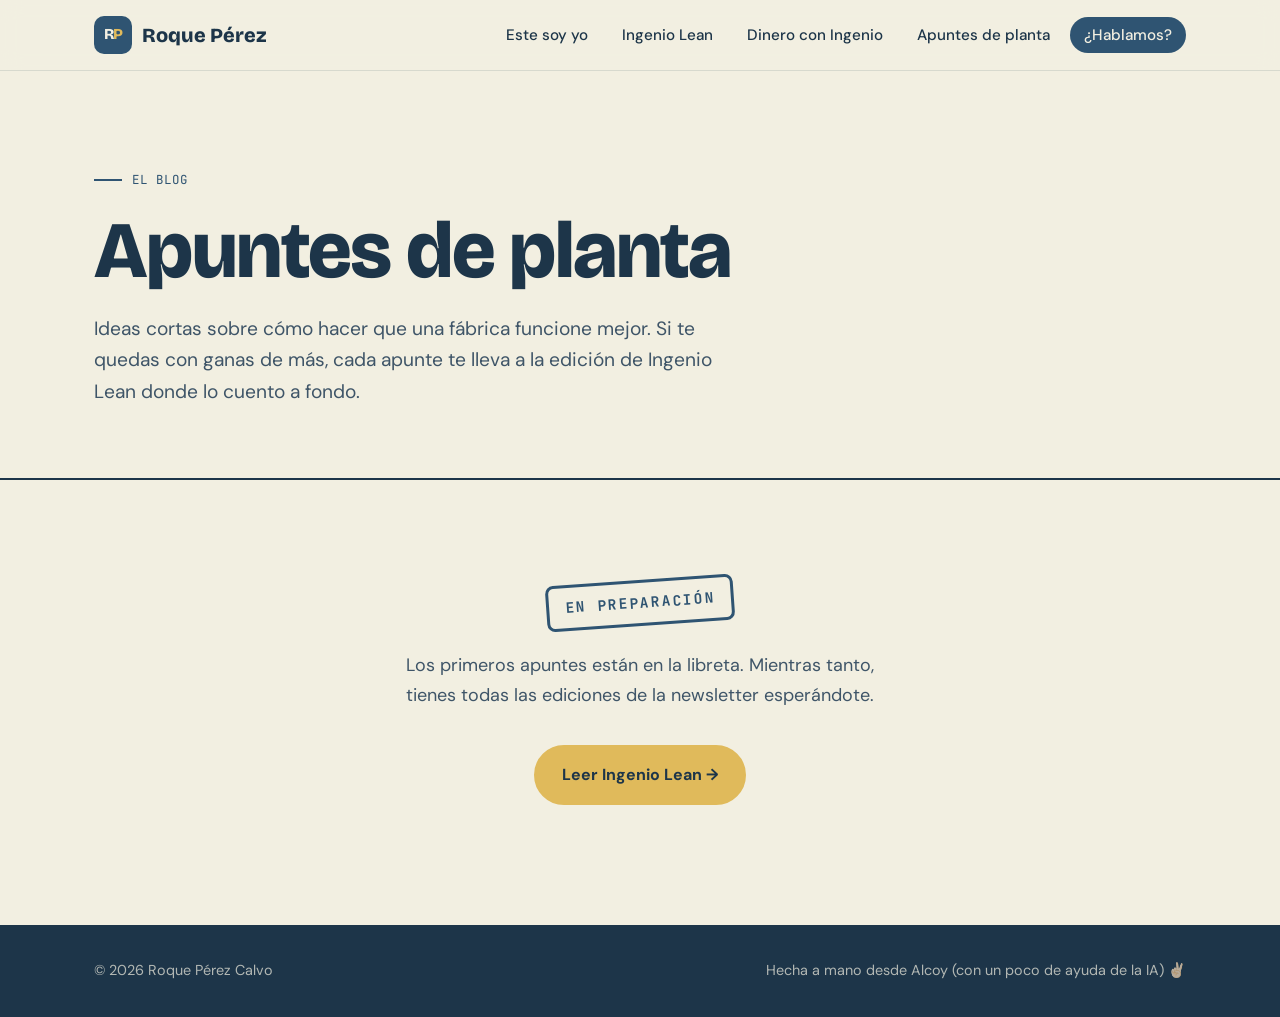
==== apuntes-de-planta/index.html @ f24dedae "Primera versión de la web personal de Roque Co-Authored-By: Claude Opus 5.5 <noreply@anthropic.com>" ====
<!DOCTYPE html>
<html lang="es">
<head>
  <meta charset="UTF-8">
  <meta name="viewport" content="width=device-width, initial-scale=1.0">
  <title>Apuntes de planta · Roque Pérez Calvo</title>
  <meta name="description" content="Apuntes de planta: ideas cortas sobre Lean, mejora continua y cómo hacer que una fábrica funcione mejor. Por Roque Pérez Calvo, autor de la newsletter Ingenio Lean.">
  <meta name="author" content="Roque Pérez Calvo">
  <link rel="canonical" href="https://roqueperez.es/apuntes-de-planta/">
  <link rel="preconnect" href="https://fonts.googleapis.com">
  <link rel="preconnect" href="https://fonts.gstatic.com" crossorigin>
  <link href="https://fonts.googleapis.com/css2?family=Bricolage+Grotesque:opsz,wght@12..96,500;12..96,600;12..96,700;12..96,800&family=DM+Sans:ital,wght@0,400;0,500;0,700;1,400&family=JetBrains+Mono:wght@400;500;700&display=swap" rel="stylesheet">
  <link rel="stylesheet" href="../estilos.css">
</head>
<body>

  <header class="cabecera">
    <div class="contenedor">
      <a href="../index.html" class="logo"><span class="logo-marca">R<span>P</span></span>Roque Pérez</a>
      <button class="boton-menu" aria-label="Abrir menú" aria-expanded="false"><span></span><span></span><span></span></button>
      <ul class="menu">
        <li><a href="../index.html#este-soy-yo">Este soy yo</a></li>
        <li><a href="../index.html#ingenio-lean">Ingenio Lean</a></li>
        <li><a href="../index.html#dinero-con-ingenio">Dinero con Ingenio</a></li>
        <li><a href="index.html">Apuntes de planta</a></li>
        <li><a href="../index.html#contacto" class="menu-destacado">¿Hablamos?</a></li>
      </ul>
    </div>
  </header>

  <main>
    <section class="blog-portada">
      <div class="contenedor">
        <p class="etiqueta" data-texto="blog.etiqueta">El blog</p>
        <h1 data-texto="blog.titulo">Apuntes de planta</h1>
        <p class="entradilla" data-texto="blog.intro">Ideas cortas sobre cómo hacer que una fábrica funcione mejor. Si te quedas con ganas de más, cada apunte te lleva a la edición de Ingenio Lean donde lo cuento a fondo.</p>
      </div>
    </section>

    <section class="blog-vacio">
      <div class="contenedor">
        <span class="sello" data-texto="blog.sello">En preparación</span>
        <p data-texto="blog.texto-vacio">Los primeros apuntes están en la libreta. Mientras tanto, tienes todas las ediciones de la newsletter esperándote.</p>
        <div class="botones" style="justify-content: center;">
          <a href="https://ingeniolean.substack.com" class="boton boton-principal" target="_blank" rel="noopener" data-texto="blog.boton">Leer Ingenio Lean →</a>
        </div>
      </div>
    </section>
  </main>

  <footer class="pie">
    <div class="contenedor">
      <span>© 2026 Roque Pérez Calvo</span>
      <span data-texto="pie.frase">Hecha a mano desde Alcoy (con un poco de ayuda de la IA) ✌🏻</span>
    </div>
  </footer>

  <script src="../textos.js"></script>
  <script src="../script.js"></script>
</body>
</html>
---- estilos.css ----
/* ==========================================================
   Web personal de Roque Pérez Calvo — hoja de estilos
   Paleta de Ingenio Lean: #F2EFE1 (fondos), #2F5472 (principal), #E0BA5B (secundario)
   ========================================================== */

:root {
  --papel: #f2efe1;
  --papel-2: #e7e2cd;
  --blanco: #faf8ef;
  --principal: #2f5472;
  --tinta: #1d3549;
  --tinta-2: #3f5568;
  --tinta-3: #6e7e8c;
  --dorado: #e0ba5b;
  --dorado-claro: #f1dfae;
  --verde: #3d7a5c;
  --verde-claro: #dde8d6;
  --linea: rgba(29, 53, 73, 0.12);

  --f-titulo: "Bricolage Grotesque", system-ui, sans-serif;
  --f-texto: "DM Sans", system-ui, sans-serif;
  --f-mono: "JetBrains Mono", ui-monospace, monospace;

  --ancho: 1140px;
  --radio: 18px;
}

* { box-sizing: border-box; margin: 0; padding: 0; }
html { scroll-behavior: smooth; scroll-padding-top: 80px; }
body {
  background: var(--papel);
  color: var(--tinta);
  font-family: var(--f-texto);
  font-size: 18px;
  line-height: 1.65;
  -webkit-font-smoothing: antialiased;
  overflow-x: hidden;
}
img { max-width: 100%; display: block; }
a { color: inherit; }

.contenedor { width: 100%; max-width: var(--ancho); margin: 0 auto; padding: 0 24px; }

/* ---------- Tipografía ---------- */
h1, h2, h3 { font-family: var(--f-titulo); line-height: 1.08; letter-spacing: -0.02em; }
h2 { font-size: clamp(2.1rem, 4.5vw, 3.3rem); font-weight: 700; margin-bottom: 24px; }
h3 { font-size: 1.35rem; font-weight: 600; }
p + p { margin-top: 1em; }
strong { font-weight: 700; }

.etiqueta {
  font-family: var(--f-mono);
  font-size: 0.78rem;
  letter-spacing: 0.08em;
  text-transform: uppercase;
  color: var(--principal);
  display: inline-flex;
  align-items: center;
  gap: 10px;
  margin-bottom: 18px;
}
.etiqueta::before { content: ""; width: 28px; height: 2px; background: currentColor; }

.subrayado {
  background: linear-gradient(transparent 62%, var(--dorado-claro) 62%);
  padding: 0 2px;
}
.entradilla { font-size: 1.2rem; color: var(--tinta-2); max-width: 620px; }

/* ---------- Botones ---------- */
.botones { display: flex; flex-wrap: wrap; gap: 14px; margin-top: 34px; }
.boton {
  display: inline-flex; align-items: center; gap: 10px;
  padding: 15px 26px;
  border-radius: 999px;
  font-weight: 700; font-size: 1rem;
  text-decoration: none;
  border: 2px solid var(--tinta);
  transition: transform .2s ease, box-shadow .2s ease, background .2s ease;
}
.boton:hover { transform: translateY(-2px); box-shadow: 0 5px 0 var(--tinta); }
.boton-principal { background: var(--dorado); border-color: var(--dorado); color: var(--tinta); }
.boton-principal:hover { box-shadow: 0 5px 0 var(--tinta); }
.boton-secundario { background: transparent; color: var(--tinta); }
.boton-claro { border-color: var(--papel); color: var(--papel); }
.boton-claro:hover { box-shadow: 0 5px 0 var(--dorado); }

/* ---------- Cabecera ---------- */
.cabecera {
  position: sticky; top: 0; z-index: 50;
  background: rgba(242, 239, 225, 0.88);
  backdrop-filter: blur(10px);
  -webkit-backdrop-filter: blur(10px);
  border-bottom: 1px solid var(--linea);
}
.cabecera .contenedor { display: flex; align-items: center; justify-content: space-between; height: 70px; }
.logo {
  font-family: var(--f-titulo); font-weight: 800; font-size: 1.25rem;
  text-decoration: none; display: flex; align-items: center; gap: 10px;
}
.logo-marca {
  width: 38px; height: 38px; border-radius: 10px;
  background: var(--principal); color: var(--papel);
  display: flex; align-items: center; justify-content: center;
  font-size: 0.95rem; letter-spacing: -0.04em;
}
.logo-marca span { color: var(--dorado); }
.menu { display: flex; gap: 6px; list-style: none; }
.menu a {
  text-decoration: none; font-weight: 500; font-size: 0.95rem;
  padding: 8px 14px; border-radius: 999px; transition: background .2s;
}
.menu a:hover { background: var(--papel-2); }
.menu .menu-destacado { background: var(--principal); color: var(--papel); }
.menu .menu-destacado:hover { background: var(--dorado); color: var(--tinta); }
.boton-menu { display: none; background: none; border: 0; cursor: pointer; padding: 8px; }
.boton-menu span { display: block; width: 24px; height: 2px; background: var(--tinta); margin: 5px 0; transition: .3s; }

/* ---------- Portada ---------- */
.portada {
  position: relative;
  padding: 70px 0 0;
  background-image:
    linear-gradient(var(--linea) 1px, transparent 1px),
    linear-gradient(90deg, var(--linea) 1px, transparent 1px);
  background-size: 32px 32px;
  background-position: -1px -1px;
  border-bottom: 2px solid var(--tinta);
}
.portada::after {
  content: ""; position: absolute; inset: 0;
  background: linear-gradient(90deg, var(--papel) 35%, transparent 75%);
  pointer-events: none;
}
.portada .contenedor { position: relative; z-index: 1; display: grid; grid-template-columns: 1.15fr 0.85fr; gap: 40px; align-items: end; }
.portada-texto { padding-bottom: 90px; }
.portada h1 { font-size: clamp(2.9rem, 7vw, 5.4rem); font-weight: 800; margin-bottom: 22px; }
.portada h1 .apellidos { display: block; color: var(--principal); text-decoration: underline; text-decoration-color: var(--dorado); text-decoration-thickness: 0.1em; text-underline-offset: 0.14em; }
.portada-lema { font-family: var(--f-titulo); font-size: clamp(1.25rem, 2.4vw, 1.6rem); font-weight: 500; line-height: 1.35; margin-bottom: 22px; max-width: 560px; }
.portada-foto { position: relative; align-self: end; }
.portada-foto::before {
  content: ""; position: absolute;
  width: 82%; max-width: 400px; aspect-ratio: 1; border-radius: 50%;
  background: var(--dorado);
  left: 50%; top: 4%; transform: translateX(-50%);
}
.portada-foto img { position: relative; width: 100%; max-width: 440px; margin: 0 auto; }

.nota {
  position: absolute; z-index: 2;
  background: var(--blanco);
  border: 2px solid var(--tinta);
  border-radius: 12px;
  padding: 10px 14px;
  font-family: var(--f-mono); font-size: 0.78rem; line-height: 1.3;
  box-shadow: 4px 4px 0 var(--tinta);
  white-space: nowrap;
}
.nota strong { display: block; font-family: var(--f-titulo); font-size: 1.35rem; color: var(--principal); }
.nota-1 { top: 18%; left: -6%; transform: rotate(-4deg); }
.nota-2 { top: 40%; right: -4%; transform: rotate(3deg); }
.nota-3 { bottom: 12%; left: 2%; transform: rotate(-2deg); background: var(--dorado); }
.nota-4 { bottom: 26%; right: -2%; transform: rotate(-3deg); }

/* ---------- Secciones ---------- */
.seccion { padding: 110px 0; }
.seccion-cabecera { max-width: 760px; margin-bottom: 56px; }

/* Este soy yo */
.yo-intro { display: grid; grid-template-columns: 0.8fr 1.2fr; gap: 64px; align-items: center; }
.yo-foto {
  background: var(--papel-2);
  border-radius: 50% 50% var(--radio) var(--radio);
  overflow: hidden;
  border: 2px solid var(--tinta);
  padding-top: 30px;
}
.yo-texto .gancho { font-family: var(--f-titulo); font-size: clamp(1.6rem, 3vw, 2.2rem); font-weight: 700; line-height: 1.2; margin-bottom: 22px; }
.yo-texto .gancho .subrayado, .yo-texto .gancho em { font-style: normal; color: var(--principal); background: linear-gradient(transparent 60%, var(--dorado-claro) 60%); }

.subtitulo { font-family: var(--f-titulo); font-size: clamp(1.6rem, 3vw, 2.1rem); font-weight: 700; margin: 100px 0 14px; }
.subtitulo-intro { color: var(--tinta-2); max-width: 680px; margin-bottom: 36px; }

.pilares { display: grid; grid-template-columns: repeat(3, 1fr); gap: 22px; }
.pilar {
  background: var(--blanco);
  border: 2px solid var(--tinta);
  border-radius: var(--radio);
  padding: 30px 28px 28px;
  position: relative;
  transition: transform .25s ease, box-shadow .25s ease;
}
.pilar:hover { transform: translateY(-4px); box-shadow: 6px 6px 0 var(--tinta); }
.pilar-icono {
  width: 52px; height: 52px; border-radius: 14px;
  display: grid; place-items: center; margin-bottom: 18px;
  background: var(--dorado-claro); color: var(--principal);
}
.pilar-icono svg { width: 26px; height: 26px; }
.pilar h3 { margin-bottom: 8px; }
.pilar p { color: var(--tinta-2); font-size: 1rem; }
.pilar-num { position: absolute; top: 22px; right: 24px; font-family: var(--f-mono); font-size: 0.8rem; color: var(--tinta-3); }
.lecturas {
  margin-top: 22px; padding: 20px 26px;
  border: 2px dashed var(--tinta-3); border-radius: var(--radio);
  display: flex; gap: 14px; align-items: center; color: var(--tinta-2); font-size: 1rem;
}
.lecturas svg { flex-shrink: 0; width: 26px; height: 26px; color: var(--principal); }

/* El recorrido */
.recorrido { position: relative; list-style: none; max-width: 860px; }
.recorrido::before { content: ""; position: absolute; left: 150px; top: 8px; bottom: 8px; width: 2px; background: var(--tinta); }
.hito { display: grid; grid-template-columns: 150px 1fr; gap: 0 40px; padding-bottom: 42px; position: relative; }
.hito:last-child { padding-bottom: 0; }
.hito::before {
  content: ""; position: absolute; left: 143px; top: 7px;
  width: 16px; height: 16px; border-radius: 50%;
  background: var(--papel); border: 3px solid var(--tinta);
}
.hito.actual::before { background: var(--dorado); border-color: var(--dorado); box-shadow: 0 0 0 6px var(--dorado-claro); }
.hito-fecha { font-family: var(--f-mono); font-size: 0.85rem; color: var(--tinta-3); padding-top: 2px; padding-right: 26px; text-align: right; }
.hito-empresa { font-family: var(--f-mono); font-size: 0.8rem; text-transform: uppercase; letter-spacing: 0.08em; color: var(--principal); }
.hito h3 { margin: 4px 0 8px; }
.hito p { color: var(--tinta-2); font-size: 1rem; }

/* La mochila */
.mochila { display: grid; grid-template-columns: repeat(3, 1fr); gap: 22px; }
.mochila-item { border-top: 2px solid var(--tinta); padding-top: 20px; }
.mochila-item h3 { font-size: 1.05rem; font-family: var(--f-mono); font-weight: 500; text-transform: uppercase; letter-spacing: 0.06em; margin-bottom: 12px; }
.mochila-item ul { list-style: none; }
.mochila-item li { padding: 6px 0; border-bottom: 1px solid var(--linea); font-size: 1rem; }
.mochila-item li span { color: var(--tinta-3); }

/* Ingenio Lean (sección oscura) */
.oscura { background: var(--principal); color: var(--papel); position: relative; overflow: hidden; }
.oscura .etiqueta { color: var(--dorado); }
.oscura .entradilla { color: rgba(242, 239, 225, 0.78); }
.oscura .subrayado { background: linear-gradient(transparent 62%, rgba(224, 186, 91, 0.5) 62%); }
.lean-grid { display: grid; grid-template-columns: 1.05fr 0.95fr; gap: 64px; align-items: start; }
.pasos { list-style: none; margin: 34px 0; }
.paso { display: flex; gap: 20px; padding: 20px 0; border-top: 1px solid rgba(242, 239, 225, 0.15); }
.paso:last-child { border-bottom: 1px solid rgba(242, 239, 225, 0.15); }
.paso-num { font-family: var(--f-mono); color: var(--dorado); font-size: 0.9rem; padding-top: 3px; }
.paso strong { display: block; font-family: var(--f-titulo); font-size: 1.2rem; }
.paso span { color: rgba(242, 239, 225, 0.7); font-size: 1rem; }
.lean-para { color: rgba(242, 239, 225, 0.78); font-size: 1rem; }

.suscripcion {
  background: var(--papel); color: var(--tinta);
  border-radius: 24px; padding: 34px 30px 26px;
  position: relative;
  box-shadow: 10px 10px 0 var(--dorado);
}
.suscripcion-cabecera { display: flex; gap: 16px; align-items: center; margin-bottom: 18px; }
.suscripcion-cabecera img { width: 92px; height: 92px; object-fit: cover; object-position: top; border-radius: 50%; background: var(--dorado-claro); border: 2px solid var(--tinta); }
.suscripcion h3 { font-size: 1.5rem; }
.suscripcion p { font-size: 0.98rem; color: var(--tinta-2); }
.suscripcion iframe { width: 100%; height: 150px; border: 0; border-radius: 12px; background: var(--blanco); margin-top: 14px; }
.suscripcion-local { margin-top: 14px; padding: 22px 16px; background: var(--blanco); border-radius: 12px; text-align: center; }
.suscripcion-local .boton { justify-content: center; }
.suscripcion small { display: block; margin-top: 10px; font-family: var(--f-mono); font-size: 0.75rem; color: var(--tinta-3); text-align: center; }

.ediciones-titulo { display: flex; justify-content: space-between; align-items: baseline; gap: 20px; margin: 90px 0 26px; flex-wrap: wrap; }
.ediciones-titulo h3 { font-size: 1.6rem; }
.ediciones-titulo a { color: var(--dorado); font-weight: 700; text-decoration: none; }
.ediciones-titulo a:hover { text-decoration: underline; }
.ediciones { display: grid; grid-template-columns: repeat(3, 1fr); gap: 22px; }
.edicion {
  display: flex; flex-direction: column; text-decoration: none;
  border: 1px solid rgba(242, 239, 225, 0.2); border-radius: var(--radio);
  padding: 26px; min-height: 210px;
  transition: background .25s, border-color .25s, transform .25s;
}
.edicion:hover { background: rgba(242, 239, 225, 0.06); border-color: var(--dorado); transform: translateY(-4px); }
.edicion-num { font-family: var(--f-titulo); font-size: 3rem; font-weight: 800; color: var(--dorado); line-height: 1; margin-bottom: 14px; }
.edicion h4 { font-family: var(--f-titulo); font-size: 1.25rem; line-height: 1.25; margin-bottom: 8px; }
.edicion p { color: rgba(242, 239, 225, 0.65); font-size: 0.95rem; font-style: italic; }
.edicion-fecha { margin-top: auto; padding-top: 16px; font-family: var(--f-mono); font-size: 0.75rem; color: rgba(242, 239, 225, 0.5); }

/* Dinero con Ingenio */
.dinero {
  display: grid; grid-template-columns: 1.1fr 0.9fr; gap: 48px; align-items: center;
  background: var(--verde-claro);
  border: 2px solid var(--tinta);
  border-radius: 28px;
  padding: 60px;
  position: relative; overflow: hidden;
}
.dinero .etiqueta { color: var(--verde); }
.sello {
  display: inline-block;
  font-family: var(--f-mono); font-weight: 700; font-size: 0.9rem; letter-spacing: 0.12em; text-transform: uppercase;
  color: var(--verde); border: 3px solid var(--verde); border-radius: 8px;
  padding: 8px 16px; transform: rotate(-4deg); margin-top: 28px;
}
.temas { display: flex; flex-wrap: wrap; gap: 12px; }
.tema {
  background: var(--blanco); border: 2px solid var(--tinta); border-radius: 999px;
  padding: 10px 18px; font-weight: 500; font-size: 0.98rem;
}
.tema:nth-child(odd) { transform: rotate(-1.5deg); }
.tema:nth-child(even) { transform: rotate(1.5deg); }
.canales { margin-top: 26px; display: flex; gap: 12px; align-items: center; font-family: var(--f-mono); font-size: 0.85rem; color: var(--tinta-2); }
.canales svg { width: 22px; height: 22px; }

/* Apuntes de planta */
.apuntes {
  display: grid; grid-template-columns: 1fr 1fr; gap: 56px; align-items: center;
}
.libreta {
  background: var(--blanco);
  border: 2px solid var(--tinta);
  border-radius: 6px 18px 18px 6px;
  padding: 36px 34px 36px 64px;
  position: relative;
  background-image: repeating-linear-gradient(transparent 0 33px, var(--linea) 33px 34px);
  box-shadow: 8px 8px 0 var(--tinta);
  transform: rotate(1.5deg);
}
.libreta::before { content: ""; position: absolute; left: 40px; top: 0; bottom: 0; width: 2px; background: rgba(224, 186, 91, 0.8); }
.libreta p { font-family: var(--f-mono); font-size: 0.95rem; line-height: 34px; margin: 0; }
.libreta .tachado { text-decoration: line-through; color: var(--tinta-3); }
.libreta .rotulador, .libreta .subrayado { background: var(--dorado); padding: 0 4px; }

/* Contacto */
.contacto { display: grid; grid-template-columns: 0.9fr 1.1fr; gap: 40px; align-items: end; }
.contacto-foto img { max-width: 420px; margin: 0 auto; }
.contacto-texto { padding-bottom: 110px; }
.contacto-tarjetas { display: grid; gap: 14px; margin-top: 30px; }
.tarjeta-contacto {
  display: flex; gap: 18px; align-items: center;
  background: var(--blanco); border: 2px solid var(--tinta); border-radius: 16px;
  padding: 18px 22px; text-decoration: none;
  transition: transform .2s, box-shadow .2s;
}
.tarjeta-contacto:hover { transform: translate(-2px, -2px); box-shadow: 5px 5px 0 var(--dorado); }
.tarjeta-contacto svg { width: 26px; height: 26px; flex-shrink: 0; color: var(--principal); }
.tarjeta-contacto small { display: block; font-family: var(--f-mono); font-size: 0.75rem; color: var(--tinta-3); text-transform: uppercase; letter-spacing: 0.06em; }
.tarjeta-contacto strong { font-size: 1.05rem; word-break: break-all; }
.seccion-contacto { padding-bottom: 0; border-top: 2px solid var(--tinta); background: var(--papel-2); }

/* Pie */
.pie { background: var(--tinta); color: rgba(242, 239, 225, 0.7); padding: 34px 0; font-size: 0.9rem; }
.pie .contenedor { display: flex; justify-content: space-between; gap: 20px; flex-wrap: wrap; }
.pie a { color: var(--papel); }

/* ---------- Página del blog ---------- */
.blog-portada { padding: 90px 0 70px; border-bottom: 2px solid var(--tinta); }
.blog-portada h1 { font-size: clamp(2.8rem, 7vw, 5rem); font-weight: 800; margin-bottom: 18px; }
.blog-vacio { text-align: center; padding: 100px 0 120px; }
.blog-vacio p { color: var(--tinta-2); max-width: 520px; margin: 0 auto; }
.blog-vacio .sello { color: var(--principal); border-color: var(--principal); margin: 0 0 26px; }

/* ---------- Animación de entrada ---------- */
.aparece { opacity: 0; transform: translateY(26px); transition: opacity .7s ease, transform .7s ease; }
.aparece.visible { opacity: 1; transform: none; }
@media (prefers-reduced-motion: reduce) {
  .aparece { opacity: 1; transform: none; transition: none; }
  html { scroll-behavior: auto; }
}

/* ---------- Tablet ---------- */
@media (max-width: 960px) {
  .portada .contenedor, .yo-intro, .lean-grid, .dinero, .apuntes, .contacto { grid-template-columns: 1fr; }
  .portada::after { background: linear-gradient(180deg, var(--papel) 40%, transparent 100%); }
  .portada-texto { padding-bottom: 10px; }
  .portada-foto { max-width: 440px; margin: 0 auto; width: 100%; }
  .yo-foto { max-width: 380px; }
  .pilares, .ediciones, .mochila { grid-template-columns: 1fr; }
  .dinero { padding: 40px 28px; }
  .contacto-texto { padding-bottom: 0; }
  .contacto-foto { order: 2; }
}

/* ---------- Móvil ---------- */
@media (max-width: 760px) {
  body { font-size: 17px; }
  .contenedor { padding: 0 16px; }
  .seccion { padding: 80px 0; }
  .boton-menu { display: block; }
  .menu {
    position: absolute; top: 70px; left: 0; right: 0;
    flex-direction: column; gap: 0;
    background: var(--papel); border-bottom: 2px solid var(--tinta);
    padding: 10px 16px 18px;
    display: none;
  }
  .menu.abierto { display: flex; }
  .menu a { display: block; padding: 14px 10px; border-radius: 10px; }
  .boton-menu.abierto span:nth-child(1) { transform: translateY(7px) rotate(45deg); }
  .boton-menu.abierto span:nth-child(2) { opacity: 0; }
  .boton-menu.abierto span:nth-child(3) { transform: translateY(-7px) rotate(-45deg); }
  .nota { font-size: 0.7rem; padding: 8px 10px; }
  .nota strong { font-size: 1.1rem; }
  .nota-1 { left: 0; }
  .nota-2 { right: 0; }
  .nota-4 { right: 0; }
  .recorrido::before { left: 7px; }
  .hito { grid-template-columns: 1fr; padding-left: 36px; }
  .hito::before { left: 0; }
  .hito-fecha { text-align: left; padding: 0 0 4px; }
  .libreta { padding: 28px 22px 28px 50px; }
  .libreta::before { left: 32px; }
  .suscripcion { padding: 26px 20px 20px; }
}
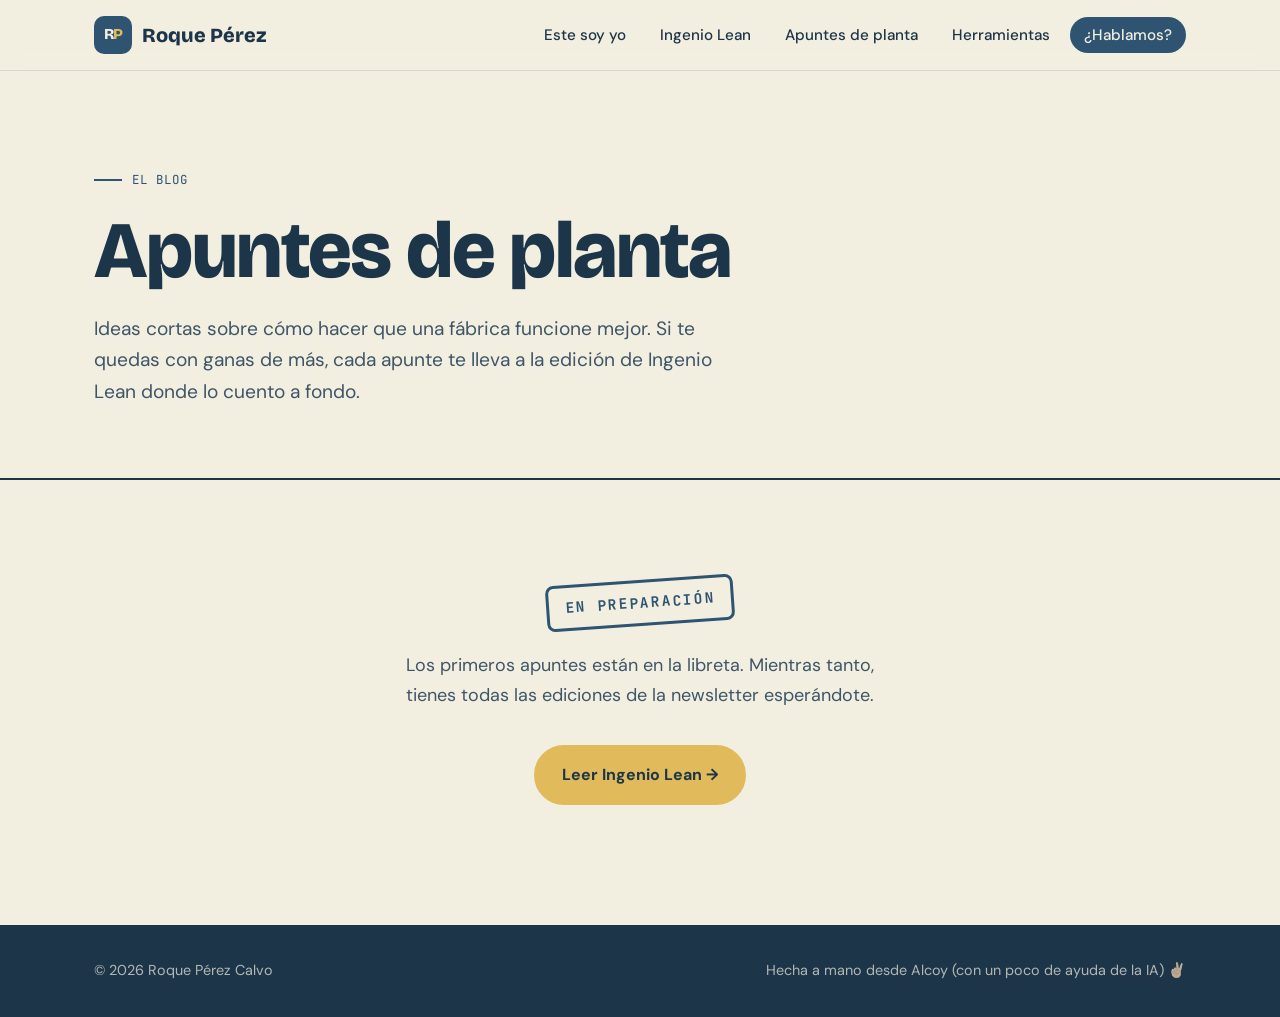
==== commit 0565c53b: "Nueva sección Herramientas: biblioteca, fichas, descargables desde Notion, bloque en la portada y ca" ====
--- a/apuntes-de-planta/index.html
+++ b/apuntes-de-planta/index.html
@@ -7,9 +7,22 @@
   <meta name="description" content="Apuntes de planta: ideas cortas sobre Lean, mejora continua y cómo hacer que una fábrica funcione mejor. Por Roque Pérez Calvo, autor de la newsletter Ingenio Lean.">
   <meta name="author" content="Roque Pérez Calvo">
   <link rel="canonical" href="https://roqueperez.es/apuntes-de-planta/">
+
+  <!-- Cómo se ve al compartirlo en redes -->
+  <meta property="og:type" content="website">
+  <meta property="og:title" content="Apuntes de planta · Roque Pérez Calvo">
+  <meta property="og:description" content="Ideas cortas sobre Lean, mejora continua y cómo hacer que una fábrica funcione mejor.">
+  <meta property="og:url" content="https://roqueperez.es/apuntes-de-planta/">
+  <meta property="og:image" content="https://roqueperez.es/img/compartir-apuntes.png">
+  <meta property="og:image:width" content="1200">
+  <meta property="og:image:height" content="630">
+  <meta property="og:locale" content="es_ES">
+  <meta name="twitter:card" content="summary_large_image">
+
   <link rel="preconnect" href="https://fonts.googleapis.com">
   <link rel="preconnect" href="https://fonts.gstatic.com" crossorigin>
   <link href="https://fonts.googleapis.com/css2?family=Bricolage+Grotesque:opsz,wght@12..96,500;12..96,600;12..96,700;12..96,800&family=DM+Sans:ital,wght@0,400;0,500;0,700;1,400&family=JetBrains+Mono:wght@400;500;700&display=swap" rel="stylesheet">
+  <link rel="icon" href="../favicon.svg" type="image/svg+xml">
   <link rel="stylesheet" href="../estilos.css">
 </head>
 <body>
@@ -21,8 +34,8 @@
       <ul class="menu">
         <li><a href="../index.html#este-soy-yo">Este soy yo</a></li>
         <li><a href="../index.html#ingenio-lean">Ingenio Lean</a></li>
-        <li><a href="../index.html#dinero-con-ingenio">Dinero con Ingenio</a></li>
         <li><a href="index.html">Apuntes de planta</a></li>
+        <li><a href="../herramientas/index.html">Herramientas</a></li>
         <li><a href="../index.html#contacto" class="menu-destacado">¿Hablamos?</a></li>
       </ul>
     </div>
@@ -37,6 +50,7 @@
       </div>
     </section>
 
+    <!-- ROBOT:APUNTES:INICIO -->
     <section class="blog-vacio">
       <div class="contenedor">
         <span class="sello" data-texto="blog.sello">En preparación</span>
@@ -46,6 +60,7 @@
         </div>
       </div>
     </section>
+    <!-- ROBOT:APUNTES:FIN -->
   </main>
 
   <footer class="pie">
@@ -57,5 +72,7 @@
 
   <script src="../textos.js"></script>
   <script src="../script.js"></script>
+  <!-- Estadísticas de visitas (GoatCounter, sin cookies) -->
+  <script data-goatcounter="https://ingeniolean.goatcounter.com/count" async src="https://gc.zgo.at/count.js"></script>
 </body>
 </html>
--- a/estilos.css
+++ b/estilos.css
@@ -207,6 +207,29 @@
 }
 .lecturas svg { flex-shrink: 0; width: 26px; height: 26px; color: var(--principal); }
 
+/* Mi estantería: los libros, como lomos sobre una balda */
+.estanteria {
+  margin-top: 22px; padding-bottom: 22px;
+  display: grid; grid-template-columns: repeat(3, 1fr); gap: 18px;
+  border-bottom: 4px solid var(--tinta);
+}
+.libro {
+  --lomo: var(--tinta-3);
+  display: flex; flex-direction: column; gap: 4px;
+  background: var(--blanco); border: 2px solid var(--tinta); border-left: 12px solid var(--lomo);
+  border-radius: 6px 14px 14px 6px; padding: 18px 20px;
+  transition: transform .2s, box-shadow .2s;
+}
+.libro:hover { transform: translateY(-4px); box-shadow: 5px 5px 0 var(--lomo); }
+.libro-lean-e-industria { --lomo: var(--principal); }
+.libro-desarrollo-personal { --lomo: var(--dorado); }
+.libro-filosofia { --lomo: var(--tinta); }
+.libro-dinero { --lomo: var(--verde); }
+.libro-categoria { font-family: var(--f-mono); font-size: .7rem; letter-spacing: .08em; text-transform: uppercase; color: var(--tinta-3); }
+.libro h4 { font-family: var(--f-titulo); font-size: 1.2rem; line-height: 1.2; }
+.libro-autor { color: var(--tinta-2); font-size: .95rem; }
+.libro p { margin-top: 8px; color: var(--tinta-2); font-size: .95rem; font-style: italic; }
+
 /* El recorrido */
 .recorrido { position: relative; list-style: none; max-width: 860px; }
 .recorrido::before { content: ""; position: absolute; left: 150px; top: 8px; bottom: 8px; width: 2px; background: var(--tinta); }
@@ -243,7 +266,12 @@
 .paso-num { font-family: var(--f-mono); color: var(--dorado); font-size: 0.9rem; padding-top: 3px; }
 .paso strong { display: block; font-family: var(--f-titulo); font-size: 1.2rem; }
 .paso span { color: rgba(242, 239, 225, 0.7); font-size: 1rem; }
-.lean-para { color: rgba(242, 239, 225, 0.78); font-size: 1rem; }
+.pasos:last-child { margin-bottom: 0; }
+.lean-para {
+  margin-top: 64px; padding: 4px 0 4px 26px;
+  border-left: 3px solid var(--dorado);
+  color: rgba(242, 239, 225, 0.86); font-size: 1.08rem; line-height: 1.75;
+}
 
 .suscripcion {
   background: var(--papel); color: var(--tinta);
@@ -276,6 +304,11 @@
 .edicion h4 { font-family: var(--f-titulo); font-size: 1.25rem; line-height: 1.25; margin-bottom: 8px; }
 .edicion p { color: rgba(242, 239, 225, 0.65); font-size: 0.95rem; font-style: italic; }
 .edicion-fecha { margin-top: auto; padding-top: 16px; font-family: var(--f-mono); font-size: 0.75rem; color: rgba(242, 239, 225, 0.5); }
+.herramientas-portada-titulo { margin-top: 70px; }
+.herramienta-portada { background: rgba(224, 186, 91, 0.08); border-color: rgba(224, 186, 91, 0.45); min-height: 0; }
+.herramienta-portada-tipo { font-family: var(--f-mono); font-size: .75rem; letter-spacing: .08em; text-transform: uppercase; color: var(--dorado); margin-bottom: 10px; }
+.herramienta-portada p { font-style: normal; }
+.herramienta-portada .edicion-fecha { color: var(--dorado); font-weight: 700; font-family: var(--f-texto); font-size: .95rem; }
 
 /* Dinero con Ingenio */
 .dinero {
@@ -300,8 +333,10 @@
 }
 .tema:nth-child(odd) { transform: rotate(-1.5deg); }
 .tema:nth-child(even) { transform: rotate(1.5deg); }
-.canales { margin-top: 26px; display: flex; gap: 12px; align-items: center; font-family: var(--f-mono); font-size: 0.85rem; color: var(--tinta-2); }
+.canales { margin-top: 26px; display: flex; flex-wrap: wrap; gap: 10px 18px; align-items: center; font-family: var(--f-mono); font-size: 0.85rem; color: var(--tinta-2); }
 .canales svg { width: 22px; height: 22px; }
+.canales a { display: inline-flex; align-items: center; gap: 8px; color: var(--verde); font-weight: 700; text-decoration: none; }
+.canales a:hover { text-decoration: underline; }
 
 /* Apuntes de planta */
 .apuntes {
@@ -366,7 +401,7 @@
   .portada-texto { padding-bottom: 10px; }
   .portada-foto { max-width: 440px; margin: 0 auto; width: 100%; }
   .yo-foto { max-width: 380px; }
-  .pilares, .ediciones, .mochila { grid-template-columns: 1fr; }
+  .pilares, .ediciones, .mochila, .estanteria { grid-template-columns: 1fr; }
   .dinero { padding: 40px 28px; }
   .contacto-texto { padding-bottom: 0; }
   .contacto-foto { order: 2; }
@@ -402,4 +437,121 @@
   .libreta { padding: 28px 22px 28px 50px; }
   .libreta::before { left: 32px; }
   .suscripcion { padding: 26px 20px 20px; }
-}
+  .lean-para { margin-top: 48px; padding-left: 20px; font-size: 1.02rem; }
+}
+
+/* ---------- Blog: listado de apuntes ---------- */
+.blog-listado { padding: 70px 0 110px; }
+.apuntes-rejilla { display: grid; grid-template-columns: repeat(2, 1fr); gap: 24px; }
+.apunte-tarjeta[hidden] { display: none; }
+.apuntes-rejilla-3 { grid-template-columns: repeat(3, 1fr); }
+.apunte-tarjeta h3 { font-size: 1.3rem; line-height: 1.2; }
+
+/* Portada: los últimos apuntes */
+.ultimos-apuntes { margin-top: 70px; }
+.ultimos-titulo { display: flex; justify-content: space-between; align-items: baseline; gap: 16px; margin-bottom: 24px; }
+.ultimos-titulo h3 { font-size: 1.5rem; }
+.ultimos-titulo a { color: var(--principal); font-weight: 700; text-decoration: none; white-space: nowrap; }
+.ultimos-titulo a:hover { text-decoration: underline; }
+
+/* Final de cada apunte: sigue leyendo */
+.apunte-mas { margin-top: 60px; padding-top: 40px; border-top: 2px dashed var(--linea); }
+.apunte-mas h2 { font-size: 1.6rem; margin-bottom: 22px; }
+
+/* Buscador de apuntes: campo de texto + píldoras de tema */
+.buscador { margin-bottom: 44px; }
+.buscador-campo { display: block; }
+.buscador-campo .etiqueta { margin-bottom: 12px; }
+.buscador-campo input {
+  width: 100%; font: inherit; font-family: var(--f-titulo); font-size: clamp(1.2rem, 2.6vw, 1.6rem); font-weight: 600;
+  color: var(--tinta); background: var(--blanco);
+  border: 2px solid var(--tinta); border-radius: var(--radio);
+  padding: 18px 24px; outline: none; -webkit-appearance: none; appearance: none;
+  transition: transform .2s, box-shadow .2s;
+}
+.buscador-campo input::placeholder { color: var(--tinta-3); font-weight: 400; opacity: .7; }
+.buscador-campo input:focus { transform: translate(-2px, -2px); box-shadow: 6px 6px 0 var(--dorado); }
+.buscador-temas { display: flex; flex-wrap: wrap; gap: 10px; margin-top: 20px; }
+.filtro {
+  font: inherit; font-size: .95rem; font-weight: 700; color: var(--tinta); cursor: pointer;
+  background: transparent; border: 2px solid var(--tinta); border-radius: 999px;
+  padding: 8px 16px; display: inline-flex; align-items: center; gap: 8px;
+  transition: transform .2s, box-shadow .2s, background .2s;
+}
+.filtro span { font-family: var(--f-mono); font-size: .75rem; font-weight: 500; color: var(--tinta-3); }
+.filtro:hover { transform: translateY(-2px); box-shadow: 0 4px 0 var(--tinta); }
+.filtro:focus-visible, .buscador-vacio .boton:focus-visible { outline: 3px solid var(--dorado); outline-offset: 3px; }
+.filtro.activo { background: var(--dorado); border-color: var(--dorado); }
+.filtro.activo span { color: var(--tinta); }
+.buscador-cuenta { margin-top: 18px; font-family: var(--f-mono); font-size: .78rem; letter-spacing: .08em; text-transform: uppercase; color: var(--tinta-3); }
+.buscador-vacio { text-align: center; padding: 40px 0 10px; }
+.buscador-vacio[hidden] { display: none; }
+.buscador-vacio .sello { color: var(--principal); border-color: var(--principal); margin: 0 0 22px; }
+.buscador-vacio p { color: var(--tinta-2); max-width: 460px; margin: 0 auto 24px; }
+.buscador-vacio .boton { font: inherit; font-weight: 700; cursor: pointer; }
+.apunte-tarjeta {
+  display: flex; flex-direction: column; gap: 8px; text-decoration: none;
+  background: var(--blanco); border: 2px solid var(--tinta); border-radius: var(--radio);
+  padding: 28px; transition: transform .2s, box-shadow .2s;
+}
+.apunte-tarjeta:hover { transform: translate(-2px, -2px); box-shadow: 6px 6px 0 var(--dorado); }
+.apunte-tarjeta .etiqueta { margin-bottom: 4px; }
+.apunte-tarjeta h2 { font-size: 1.5rem; margin: 0; }
+.apunte-tarjeta p { color: var(--tinta-2); font-size: 1rem; }
+.apunte-leer { margin-top: auto; padding-top: 10px; font-weight: 700; color: var(--principal); }
+
+/* ---------- Página de un apunte ---------- */
+.apunte { padding: 60px 0 110px; }
+.apunte-contenedor { max-width: 760px; }
+.apunte-volver { display: block; width: fit-content; margin-bottom: 34px; color: var(--tinta-3); text-decoration: none; font-weight: 500; }
+.apunte-volver:hover { color: var(--principal); }
+.apunte h1 { font-size: clamp(2.2rem, 5vw, 3.4rem); font-weight: 800; margin-bottom: 20px; }
+.apunte .entradilla { margin-bottom: 40px; }
+.apunte-cuerpo { font-size: 1.12rem; }
+.apunte-cuerpo p, .apunte-cuerpo ul, .apunte-cuerpo ol, .apunte-cuerpo blockquote, .apunte-cuerpo figure { margin-bottom: 1.2em; }
+.apunte-cuerpo p + p { margin-top: 0; }
+.apunte-cuerpo h2 { font-size: 1.7rem; margin: 1.8em 0 .6em; }
+.apunte-cuerpo h3 { font-size: 1.3rem; margin: 1.5em 0 .5em; }
+.apunte-cuerpo ul, .apunte-cuerpo ol { padding-left: 1.4em; }
+.apunte-cuerpo li { margin-bottom: .4em; }
+.apunte-cuerpo blockquote { border-left: 4px solid var(--dorado); padding: 4px 0 4px 20px; font-family: var(--f-titulo); font-size: 1.3rem; color: var(--principal); }
+.apunte-cuerpo a { color: var(--principal); }
+.apunte-cuerpo hr { border: 0; border-top: 2px dashed var(--linea); margin: 2em 0; }
+.apunte-cuerpo figure img { border-radius: 12px; border: 2px solid var(--tinta); }
+.apunte-cuerpo figcaption { font-size: .9rem; color: var(--tinta-3); margin-top: 8px; text-align: center; }
+.apunte-cuerpo code { font-family: var(--f-mono); font-size: .9em; background: var(--papel-2); padding: 1px 6px; border-radius: 4px; }
+.nota-apunte { background: var(--dorado-claro); border-radius: 12px; padding: 18px 22px; margin-bottom: 1.2em; }
+.apunte-edicion, .apunte-suscripcion { margin-top: 50px; border-radius: 20px; padding: 32px; }
+.apunte-edicion { background: var(--principal); color: var(--papel); box-shadow: 8px 8px 0 var(--dorado); }
+.apunte-edicion .etiqueta { color: var(--dorado); }
+.apunte-edicion p { margin-bottom: 20px; }
+.apunte-suscripcion { border: 2px solid var(--tinta); background: var(--blanco); }
+.apunte-suscripcion h2 { font-size: 1.6rem; margin-bottom: 10px; }
+.apunte-suscripcion p { color: var(--tinta-2); margin-bottom: 20px; }
+
+@media (max-width: 760px) {
+  .apuntes-rejilla, .apuntes-rejilla-3 { grid-template-columns: 1fr; }
+  .buscador-campo input { padding: 15px 18px; }
+  .apunte-edicion, .apunte-suscripcion { padding: 24px 20px; }
+}
+
+/* ---------- Herramientas: ficha de cada recurso ---------- */
+.herramienta-intro { padding: 50px 0 34px; }
+.herramienta-intro h1 { font-size: clamp(2.2rem, 5.2vw, 3.6rem); font-weight: 800; margin-bottom: 18px; max-width: 820px; }
+.herramienta-intro .entradilla { max-width: 680px; }
+.herramienta-cuerpo { padding-bottom: 50px; }
+.descarga { background: var(--blanco); border: 2px solid var(--tinta); border-radius: var(--radio); padding: 32px; box-shadow: 8px 8px 0 var(--dorado); max-width: 760px; }
+.descarga .botones { margin-top: 0; }
+.descarga-nota { margin-top: 18px; color: var(--tinta-3); font-size: .95rem; }
+.herramienta-cierre { background: var(--papel-2); border-top: 2px solid var(--tinta); }
+.herramienta-cierre .contenedor { padding-top: 64px; padding-bottom: 64px; display: flex; flex-wrap: wrap; gap: 28px; align-items: center; justify-content: space-between; }
+.herramienta-cierre-texto { display: grid; gap: 12px; max-width: 600px; }
+.herramienta-cierre-texto .etiqueta { margin-bottom: 0; }
+.herramienta-cierre h2 { font-size: clamp(1.6rem, 3.4vw, 2.2rem); margin: 0; }
+.herramienta-cierre p { color: var(--tinta-2); }
+.herramienta-cierre .botones { margin-top: 0; }
+.compartir-redes { flex-basis: 100%; display: flex; flex-wrap: wrap; align-items: center; gap: 10px 14px; padding-top: 24px; border-top: 1px dashed var(--linea); font-family: var(--f-mono); font-size: .8rem; text-transform: uppercase; letter-spacing: .06em; color: var(--tinta-3); }
+.compartir-redes a, .compartir-redes button { font: inherit; color: var(--tinta); background: var(--blanco); border: 2px solid var(--tinta); border-radius: 999px; padding: 6px 14px; text-decoration: none; cursor: pointer; transition: transform .2s, box-shadow .2s; }
+.compartir-redes a:hover, .compartir-redes button:hover { transform: translateY(-2px); box-shadow: 0 3px 0 var(--tinta); }
+@media (max-width: 960px) { .herramienta-cierre .contenedor { padding-bottom: 110px; } }
+@media (max-width: 760px) { .descarga { padding: 24px 20px; } }
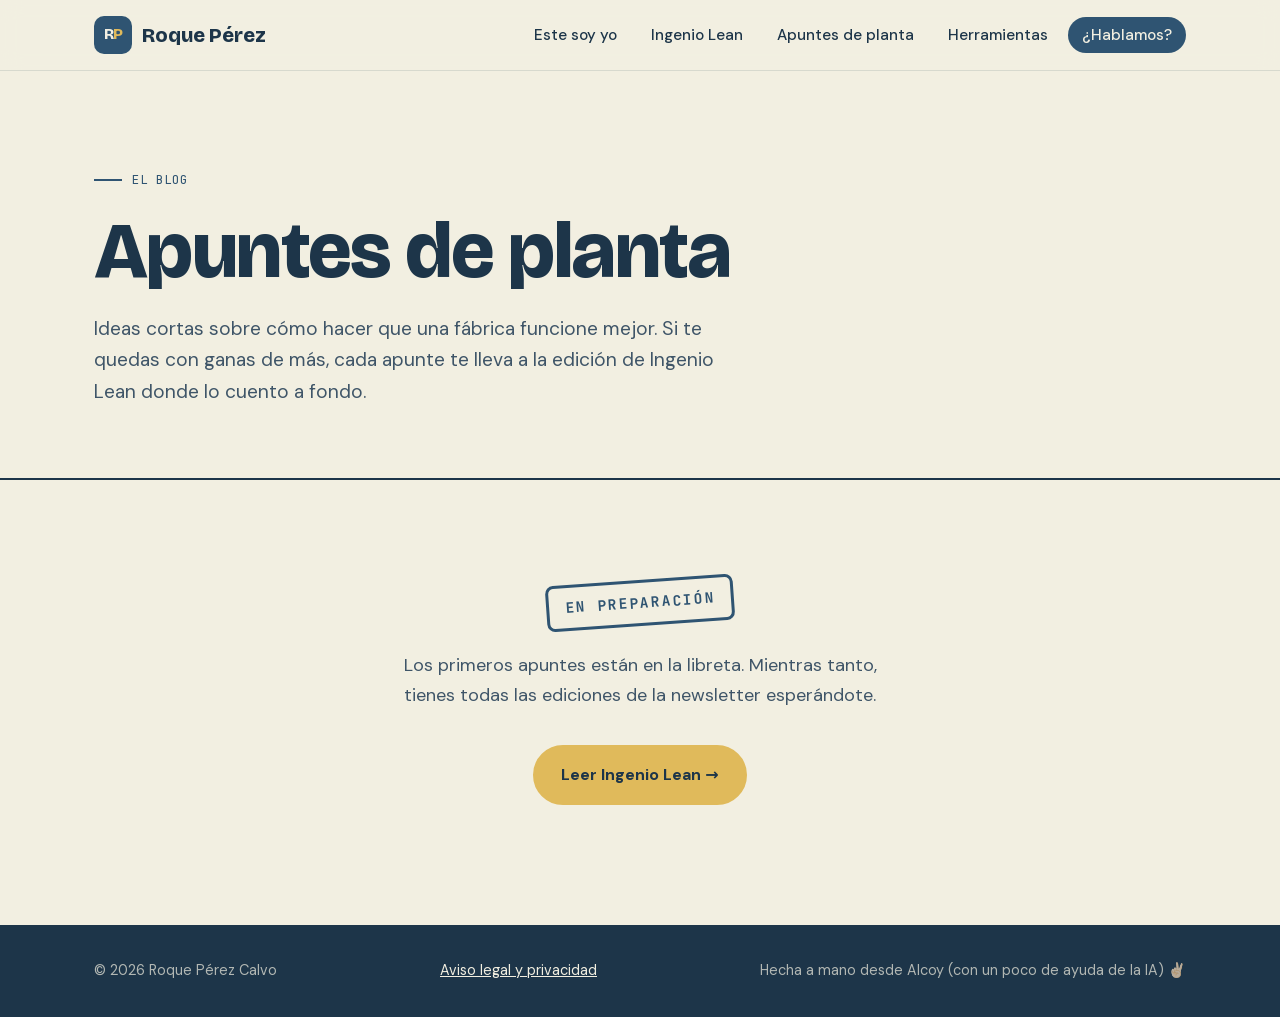
==== commit eb16fafd: "Aviso legal y privacidad, tipografías alojadas en la web, emails ofuscados y ejecución diaria proteg" ====
--- a/apuntes-de-planta/index.html
+++ b/apuntes-de-planta/index.html
@@ -19,9 +19,6 @@
   <meta property="og:locale" content="es_ES">
   <meta name="twitter:card" content="summary_large_image">
 
-  <link rel="preconnect" href="https://fonts.googleapis.com">
-  <link rel="preconnect" href="https://fonts.gstatic.com" crossorigin>
-  <link href="https://fonts.googleapis.com/css2?family=Bricolage+Grotesque:opsz,wght@12..96,500;12..96,600;12..96,700;12..96,800&family=DM+Sans:ital,wght@0,400;0,500;0,700;1,400&family=JetBrains+Mono:wght@400;500;700&display=swap" rel="stylesheet">
   <link rel="icon" href="../favicon.svg" type="image/svg+xml">
   <link rel="stylesheet" href="../estilos.css">
 </head>
@@ -66,6 +63,7 @@
   <footer class="pie">
     <div class="contenedor">
       <span>© 2026 Roque Pérez Calvo</span>
+      <a href="../aviso-legal/index.html">Aviso legal y privacidad</a>
       <span data-texto="pie.frase">Hecha a mano desde Alcoy (con un poco de ayuda de la IA) ✌🏻</span>
     </div>
   </footer>
--- a/estilos.css
+++ b/estilos.css
@@ -2,6 +2,17 @@
    Web personal de Roque Pérez Calvo — hoja de estilos
    Paleta de Ingenio Lean: #F2EFE1 (fondos), #2F5472 (principal), #E0BA5B (secundario)
    ========================================================== */
+
+/* Tipografías de la web, alojadas aquí mismo (antes se cargaban desde Google Fonts).
+   Bricolage Grotesque, DM Sans y JetBrains Mono: licencia SIL Open Font License. */
+@font-face { font-family: 'Bricolage Grotesque'; font-style: normal; font-weight: 500 800; font-stretch: 100%; font-display: swap; src: url(fuentes/bricolage-grotesque-latin-ext.woff2) format('woff2'); unicode-range: U+0100-02BA, U+02BD-02C5, U+02C7-02CC, U+02CE-02D7, U+02DD-02FF, U+0304, U+0308, U+0329, U+1D00-1DBF, U+1E00-1E9F, U+1EF2-1EFF, U+2020, U+20A0-20AB, U+20AD-20C4, U+2113, U+2C60-2C7F, U+A720-A7FF; }
+@font-face { font-family: 'Bricolage Grotesque'; font-style: normal; font-weight: 500 800; font-stretch: 100%; font-display: swap; src: url(fuentes/bricolage-grotesque-latin.woff2) format('woff2'); unicode-range: U+0000-00FF, U+0131, U+0152-0153, U+02BB-02BC, U+02C6, U+02DA, U+02DC, U+0304, U+0308, U+0329, U+2000-206F, U+20AC, U+2122, U+2191, U+2193, U+2212, U+2215, U+FEFF, U+FFFD; }
+@font-face { font-family: 'DM Sans'; font-style: italic; font-weight: 400; font-display: swap; src: url(fuentes/dm-sans-cursiva-latin-ext.woff2) format('woff2'); unicode-range: U+0100-02BA, U+02BD-02C5, U+02C7-02CC, U+02CE-02D7, U+02DD-02FF, U+0304, U+0308, U+0329, U+1D00-1DBF, U+1E00-1E9F, U+1EF2-1EFF, U+2020, U+20A0-20AB, U+20AD-20C4, U+2113, U+2C60-2C7F, U+A720-A7FF; }
+@font-face { font-family: 'DM Sans'; font-style: italic; font-weight: 400; font-display: swap; src: url(fuentes/dm-sans-cursiva-latin.woff2) format('woff2'); unicode-range: U+0000-00FF, U+0131, U+0152-0153, U+02BB-02BC, U+02C6, U+02DA, U+02DC, U+0304, U+0308, U+0329, U+2000-206F, U+20AC, U+2122, U+2191, U+2193, U+2212, U+2215, U+FEFF, U+FFFD; }
+@font-face { font-family: 'DM Sans'; font-style: normal; font-weight: 400 700; font-display: swap; src: url(fuentes/dm-sans-latin-ext.woff2) format('woff2'); unicode-range: U+0100-02BA, U+02BD-02C5, U+02C7-02CC, U+02CE-02D7, U+02DD-02FF, U+0304, U+0308, U+0329, U+1D00-1DBF, U+1E00-1E9F, U+1EF2-1EFF, U+2020, U+20A0-20AB, U+20AD-20C4, U+2113, U+2C60-2C7F, U+A720-A7FF; }
+@font-face { font-family: 'DM Sans'; font-style: normal; font-weight: 400 700; font-display: swap; src: url(fuentes/dm-sans-latin.woff2) format('woff2'); unicode-range: U+0000-00FF, U+0131, U+0152-0153, U+02BB-02BC, U+02C6, U+02DA, U+02DC, U+0304, U+0308, U+0329, U+2000-206F, U+20AC, U+2122, U+2191, U+2193, U+2212, U+2215, U+FEFF, U+FFFD; }
+@font-face { font-family: 'JetBrains Mono'; font-style: normal; font-weight: 400 700; font-display: swap; src: url(fuentes/jetbrains-mono-latin-ext.woff2) format('woff2'); unicode-range: U+0100-02BA, U+02BD-02C5, U+02C7-02CC, U+02CE-02D7, U+02DD-02FF, U+0304, U+0308, U+0329, U+1D00-1DBF, U+1E00-1E9F, U+1EF2-1EFF, U+2020, U+20A0-20AB, U+20AD-20C4, U+2113, U+2C60-2C7F, U+A720-A7FF; }
+@font-face { font-family: 'JetBrains Mono'; font-style: normal; font-weight: 400 700; font-display: swap; src: url(fuentes/jetbrains-mono-latin.woff2) format('woff2'); unicode-range: U+0000-00FF, U+0131, U+0152-0153, U+02BB-02BC, U+02C6, U+02DA, U+02DC, U+0304, U+0308, U+0329, U+2000-206F, U+20AC, U+2122, U+2191, U+2193, U+2212, U+2215, U+FEFF, U+FFFD; }
 
 :root {
   --papel: #f2efe1;
@@ -36,7 +47,7 @@
   -webkit-font-smoothing: antialiased;
   overflow-x: hidden;
 }
-img { max-width: 100%; display: block; }
+img { max-width: 100%; height: auto; display: block; }
 a { color: inherit; }
 
 .contenedor { width: 100%; max-width: var(--ancho); margin: 0 auto; padding: 0 24px; }
@@ -280,7 +291,7 @@
   box-shadow: 10px 10px 0 var(--dorado);
 }
 .suscripcion-cabecera { display: flex; gap: 16px; align-items: center; margin-bottom: 18px; }
-.suscripcion-cabecera img { width: 92px; height: 92px; object-fit: cover; object-position: top; border-radius: 50%; background: var(--dorado-claro); border: 2px solid var(--tinta); }
+.suscripcion-cabecera img { flex: none; width: 92px; height: 92px; object-fit: cover; object-position: top; border-radius: 50%; background: var(--dorado-claro); border: 2px solid var(--tinta); }
 .suscripcion h3 { font-size: 1.5rem; }
 .suscripcion p { font-size: 0.98rem; color: var(--tinta-2); }
 .suscripcion iframe { width: 100%; height: 150px; border: 0; border-radius: 12px; background: var(--blanco); margin-top: 14px; }
@@ -289,7 +300,7 @@
 .suscripcion small { display: block; margin-top: 10px; font-family: var(--f-mono); font-size: 0.75rem; color: var(--tinta-3); text-align: center; }
 
 .ediciones-titulo { display: flex; justify-content: space-between; align-items: baseline; gap: 20px; margin: 90px 0 26px; flex-wrap: wrap; }
-.ediciones-titulo h3 { font-size: 1.6rem; }
+.ediciones-titulo h3 { font-size: clamp(1.75rem, 3vw, 2.1rem); }
 .ediciones-titulo a { color: var(--dorado); font-weight: 700; text-decoration: none; }
 .ediciones-titulo a:hover { text-decoration: underline; }
 .ediciones { display: grid; grid-template-columns: repeat(3, 1fr); gap: 22px; }
@@ -305,10 +316,12 @@
 .edicion p { color: rgba(242, 239, 225, 0.65); font-size: 0.95rem; font-style: italic; }
 .edicion-fecha { margin-top: auto; padding-top: 16px; font-family: var(--f-mono); font-size: 0.75rem; color: rgba(242, 239, 225, 0.5); }
 .herramientas-portada-titulo { margin-top: 70px; }
-.herramienta-portada { background: rgba(224, 186, 91, 0.08); border-color: rgba(224, 186, 91, 0.45); min-height: 0; }
-.herramienta-portada-tipo { font-family: var(--f-mono); font-size: .75rem; letter-spacing: .08em; text-transform: uppercase; color: var(--dorado); margin-bottom: 10px; }
-.herramienta-portada p { font-style: normal; }
-.herramienta-portada .edicion-fecha { color: var(--dorado); font-weight: 700; font-family: var(--f-texto); font-size: .95rem; }
+.herramienta-portada { background: var(--papel); border-color: var(--papel); color: var(--tinta); min-height: 0; transition: background .25s, border-color .25s; }
+.herramienta-portada:hover { background: var(--dorado); border-color: var(--dorado); transform: none; }
+.herramienta-portada-tipo { font-family: var(--f-mono); font-size: .75rem; letter-spacing: .08em; text-transform: uppercase; color: var(--principal); margin-bottom: 10px; }
+.herramienta-portada h4 { color: var(--tinta); }
+.herramienta-portada p { font-style: normal; color: var(--tinta-2); }
+.herramienta-portada .edicion-fecha { color: var(--principal); font-weight: 700; font-family: var(--f-texto); font-size: .95rem; }
 
 /* Dinero con Ingenio */
 .dinero {
@@ -337,6 +350,49 @@
 .canales svg { width: 22px; height: 22px; }
 .canales a { display: inline-flex; align-items: center; gap: 8px; color: var(--verde); font-weight: 700; text-decoration: none; }
 .canales a:hover { text-decoration: underline; }
+
+/* Anotación de la sección Dinero con Ingenio → página de enlaces */
+.dinero-anotacion {
+  position: absolute; top: 26px; right: 30px; z-index: 2;
+  display: inline-flex; align-items: center; gap: 8px;
+  background: var(--blanco); border: 2px solid var(--tinta); border-radius: 12px; box-shadow: 4px 4px 0 var(--tinta);
+  padding: 9px 14px; transform: rotate(3deg);
+  font-family: var(--f-mono); font-size: .8rem; font-weight: 700; color: var(--verde); text-decoration: none;
+  transition: transform .2s ease, box-shadow .2s ease;
+}
+.dinero-anotacion:hover { transform: rotate(0deg) translateY(-2px); box-shadow: 6px 6px 0 var(--tinta); }
+@media (max-width: 900px) { .dinero-anotacion { position: static; justify-self: start; margin-bottom: 4px; transform: rotate(-2deg); } }
+
+/* Página de enlaces de Dinero con Ingenio (roqueperez.es/dinero/) */
+.dinero-enlaces-portada { padding: 56px 0 40px; background: var(--verde-claro); border-bottom: 2px solid var(--tinta); }
+.dinero-enlaces-portada .contenedor { max-width: 760px; }
+.dinero-enlaces-portada .etiqueta { color: var(--verde); }
+.dinero-enlaces-portada h1 { font-size: clamp(2.2rem, 6vw, 3.6rem); font-weight: 800; line-height: 1.05; margin-bottom: 14px; }
+.dinero-enlaces-lista { padding: 36px 0 70px; }
+.dinero-enlaces-lista .contenedor { max-width: 760px; display: grid; gap: 22px; }
+.dinero-aviso { font-size: .92rem; color: var(--tinta-2); background: var(--blanco); border-left: 4px solid var(--verde); border-radius: 12px; padding: 14px 18px; }
+.afiliados { display: grid; gap: 18px; }
+.afiliado { background: var(--blanco); border: 2px solid var(--tinta); border-radius: var(--radio); padding: 24px; display: grid; gap: 10px; box-shadow: 6px 6px 0 var(--verde-claro); }
+.afiliado h2 { font-size: 1.6rem; font-weight: 800; line-height: 1.1; margin: 0; }
+.afiliado p { color: var(--tinta-2); }
+.afiliado-bloques { display: flex; flex-wrap: wrap; gap: 6px; }
+.afiliado-bloques span { font-family: var(--f-mono); font-size: .72rem; letter-spacing: .06em; text-transform: uppercase; color: var(--verde); background: var(--verde-claro); border-radius: 999px; padding: 3px 10px; }
+.afiliado-ventaja { font-size: .92rem; }
+.afiliado-ventaja::before { content: "🎁 "; }
+.afiliado-boton { justify-content: center; margin-top: 6px; background: var(--verde); border-color: var(--verde); color: var(--blanco); }
+.afiliado-boton:hover { box-shadow: 0 5px 0 var(--tinta); }
+.afiliado-pronto { box-shadow: none; border-style: dashed; }
+.afiliado-sello { justify-self: start; font-family: var(--f-mono); font-weight: 700; font-size: .8rem; letter-spacing: .1em; text-transform: uppercase; color: var(--verde); border: 2px solid var(--verde); border-radius: 8px; padding: 6px 12px; transform: rotate(-3deg); margin-top: 6px; }
+.dinero-sistema { background: var(--verde-claro); border: 2px solid var(--tinta); border-radius: var(--radio); padding: 26px; display: grid; gap: 12px; justify-items: start; margin-top: 10px; }
+.dinero-sistema h2 { font-size: 1.45rem; font-weight: 800; margin: 0; }
+.dinero-sistema p { color: var(--tinta-2); }
+@media (max-width: 560px) {
+  .dinero-enlaces-portada { padding: 26px 0 26px; }
+  .dinero-enlaces-portada h1 { font-size: 2.1rem; }
+  .dinero-enlaces-portada .entradilla { font-size: 1.05rem; }
+  .afiliado, .dinero-sistema { padding: 20px 18px; }
+  .dinero-sistema .boton { width: 100%; justify-content: center; }
+}
 
 /* Apuntes de planta */
 .apuntes {
@@ -540,9 +596,14 @@
 .herramienta-intro h1 { font-size: clamp(2.2rem, 5.2vw, 3.6rem); font-weight: 800; margin-bottom: 18px; max-width: 820px; }
 .herramienta-intro .entradilla { max-width: 680px; }
 .herramienta-cuerpo { padding-bottom: 50px; }
+.descarga-vista { margin: 0 0 34px; max-width: 980px; }
+.descarga-vista img { width: 100%; height: auto; border: 2px solid var(--tinta); border-radius: 12px; background: #fff; box-shadow: 8px 8px 0 var(--papel-2); }
 .descarga { background: var(--blanco); border: 2px solid var(--tinta); border-radius: var(--radio); padding: 32px; box-shadow: 8px 8px 0 var(--dorado); max-width: 760px; }
 .descarga .botones { margin-top: 0; }
 .descarga-nota { margin-top: 18px; color: var(--tinta-3); font-size: .95rem; }
+.descarga-extra { margin: 0 0 44px; box-shadow: 8px 8px 0 var(--papel-2); }
+.descarga-extra h2 { font-size: clamp(1.3rem, 2.4vw, 1.5rem); margin-bottom: 8px; }
+.descarga-extra p { color: var(--tinta-2); margin-bottom: 20px; }
 .herramienta-cierre { background: var(--papel-2); border-top: 2px solid var(--tinta); }
 .herramienta-cierre .contenedor { padding-top: 64px; padding-bottom: 64px; display: flex; flex-wrap: wrap; gap: 28px; align-items: center; justify-content: space-between; }
 .herramienta-cierre-texto { display: grid; gap: 12px; max-width: 600px; }
@@ -551,7 +612,8 @@
 .herramienta-cierre p { color: var(--tinta-2); }
 .herramienta-cierre .botones { margin-top: 0; }
 .compartir-redes { flex-basis: 100%; display: flex; flex-wrap: wrap; align-items: center; gap: 10px 14px; padding-top: 24px; border-top: 1px dashed var(--linea); font-family: var(--f-mono); font-size: .8rem; text-transform: uppercase; letter-spacing: .06em; color: var(--tinta-3); }
-.compartir-redes a, .compartir-redes button { font: inherit; color: var(--tinta); background: var(--blanco); border: 2px solid var(--tinta); border-radius: 999px; padding: 6px 14px; text-decoration: none; cursor: pointer; transition: transform .2s, box-shadow .2s; }
+.compartir-redes a, .compartir-redes button { font: inherit; text-transform: inherit; letter-spacing: inherit; color: var(--tinta); background: var(--blanco); border: 2px solid var(--tinta); border-radius: 999px; padding: 6px 14px; text-decoration: none; cursor: pointer; transition: transform .2s, box-shadow .2s; }
 .compartir-redes a:hover, .compartir-redes button:hover { transform: translateY(-2px); box-shadow: 0 3px 0 var(--tinta); }
 @media (max-width: 960px) { .herramienta-cierre .contenedor { padding-bottom: 110px; } }
 @media (max-width: 760px) { .descarga { padding: 24px 20px; } }
+.herramienta-notas { flex-basis: 100%; font-size: .82rem; line-height: 1.5; color: var(--tinta-3); max-width: 760px; }
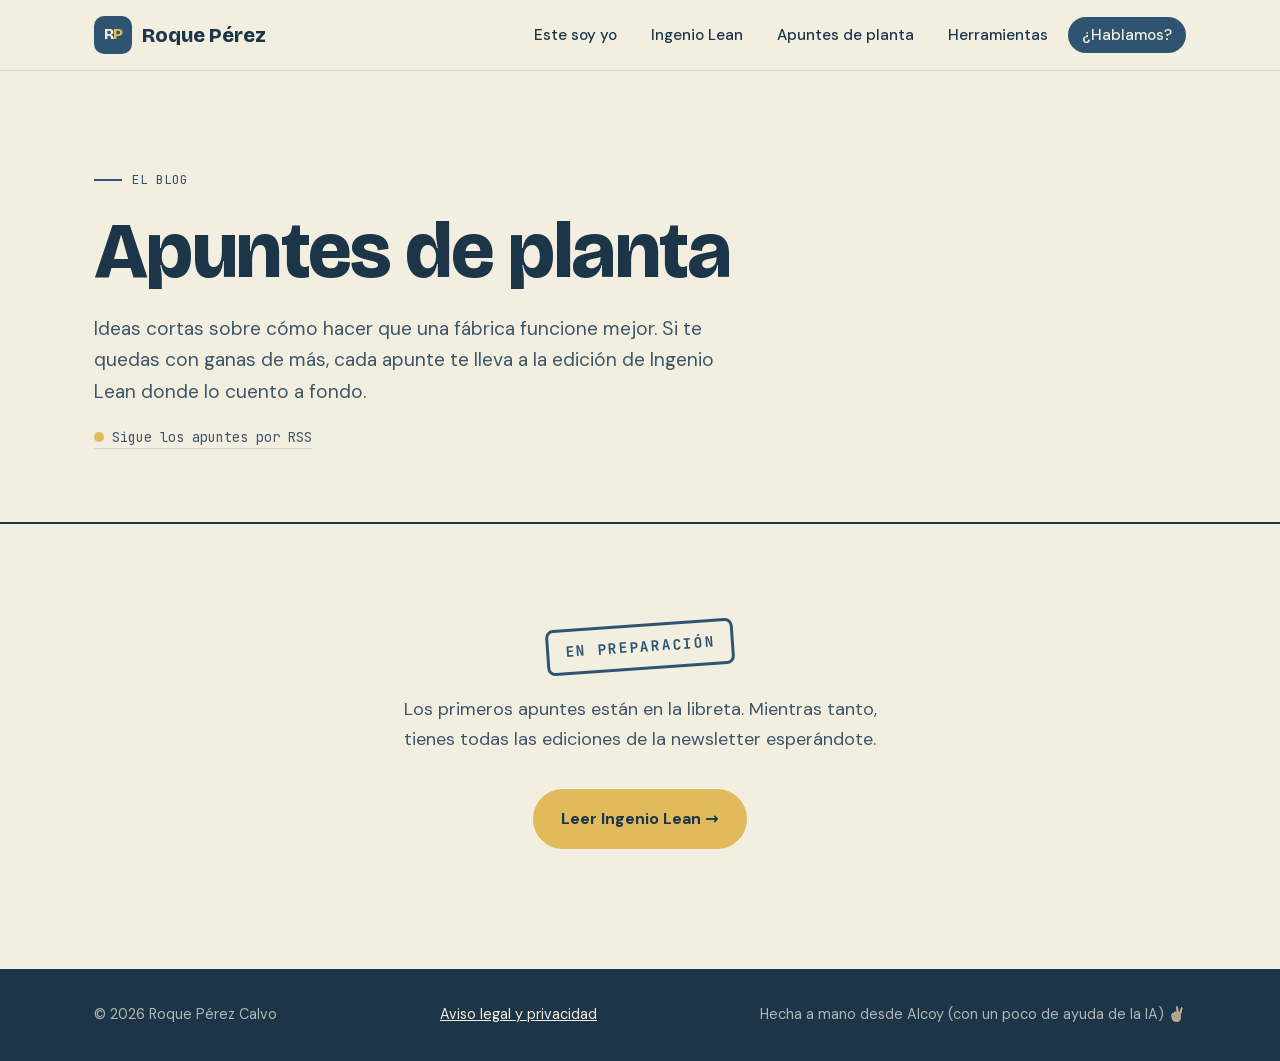
==== commit 58223a8b: "Añade feed RSS de los apuntes, botón para volver arriba y salto al contenido - apuntes-de-planta/fee" ====
--- a/apuntes-de-planta/index.html
+++ b/apuntes-de-planta/index.html
@@ -21,8 +21,10 @@
 
   <link rel="icon" href="../favicon.svg" type="image/svg+xml">
   <link rel="stylesheet" href="../estilos.css">
+  <link rel="alternate" type="application/rss+xml" title="Apuntes de planta · Roque Pérez Calvo" href="https://roqueperez.es/apuntes-de-planta/feed.xml">
 </head>
 <body>
+  <a class="saltar-contenido" href="#contenido">Saltar al contenido</a>
 
   <header class="cabecera">
     <div class="contenedor">
@@ -38,12 +40,13 @@
     </div>
   </header>
 
-  <main>
+  <main id="contenido" tabindex="-1">
     <section class="blog-portada">
       <div class="contenedor">
         <p class="etiqueta" data-texto="blog.etiqueta">El blog</p>
         <h1 data-texto="blog.titulo">Apuntes de planta</h1>
         <p class="entradilla" data-texto="blog.intro">Ideas cortas sobre cómo hacer que una fábrica funcione mejor. Si te quedas con ganas de más, cada apunte te lleva a la edición de Ingenio Lean donde lo cuento a fondo.</p>
+        <a class="rss-enlace" href="feed.xml" data-goatcounter-click="rss-apuntes">Sigue los apuntes por RSS</a>
       </div>
     </section>
 
--- a/estilos.css
+++ b/estilos.css
@@ -617,3 +617,40 @@
 @media (max-width: 960px) { .herramienta-cierre .contenedor { padding-bottom: 110px; } }
 @media (max-width: 760px) { .descarga { padding: 24px 20px; } }
 .herramienta-notas { flex-basis: 100%; font-size: .82rem; line-height: 1.5; color: var(--tinta-3); max-width: 760px; }
+
+/* ===================== ACCESIBILIDAD Y AYUDAS ===================== */
+/* «Saltar al contenido»: invisible hasta que se llega con el tabulador */
+.saltar-contenido {
+  position: absolute; left: 16px; top: 12px; z-index: 100;
+  background: var(--tinta); color: var(--papel); font-weight: 700; font-size: 0.95rem;
+  padding: 10px 18px; border-radius: 10px; text-decoration: none;
+  transform: translateY(-160%);
+}
+.saltar-contenido:focus { transform: none; outline: 3px solid var(--dorado); outline-offset: 2px; }
+main:focus { outline: none; }
+
+/* Botón discreto para volver arriba */
+.volver-arriba {
+  position: fixed; right: 20px; bottom: 20px; z-index: 40;
+  width: 44px; height: 44px; border-radius: 50%; cursor: pointer;
+  display: grid; place-items: center;
+  background: var(--blanco); color: var(--tinta); border: 1px solid var(--linea);
+  box-shadow: 0 4px 14px rgba(29, 53, 73, 0.12);
+  opacity: 0; visibility: hidden; transform: translateY(8px);
+  transition: opacity 0.25s, transform 0.25s, visibility 0.25s, background 0.2s;
+}
+.volver-arriba.visible { opacity: 0.85; visibility: visible; transform: none; }
+.volver-arriba:hover { opacity: 1; background: var(--dorado); }
+.volver-arriba:focus-visible { opacity: 1; outline: 3px solid var(--dorado); outline-offset: 3px; }
+.volver-arriba svg { width: 18px; height: 18px; }
+@media (max-width: 760px) { .volver-arriba { right: 14px; bottom: 14px; width: 40px; height: 40px; } }
+@media (prefers-reduced-motion: reduce) { .volver-arriba { transition: none; } }
+
+/* Enlace al feed RSS del blog */
+.rss-enlace {
+  display: inline-flex; align-items: center; gap: 8px; margin-top: 18px;
+  font-family: var(--f-mono); font-size: 0.85rem; color: var(--tinta-2); text-decoration: none;
+  border-bottom: 1px solid var(--linea);
+}
+.rss-enlace::before { content: ""; width: 10px; height: 10px; border-radius: 50%; background: var(--dorado); }
+.rss-enlace:hover { color: var(--tinta); border-bottom-color: var(--dorado); }
